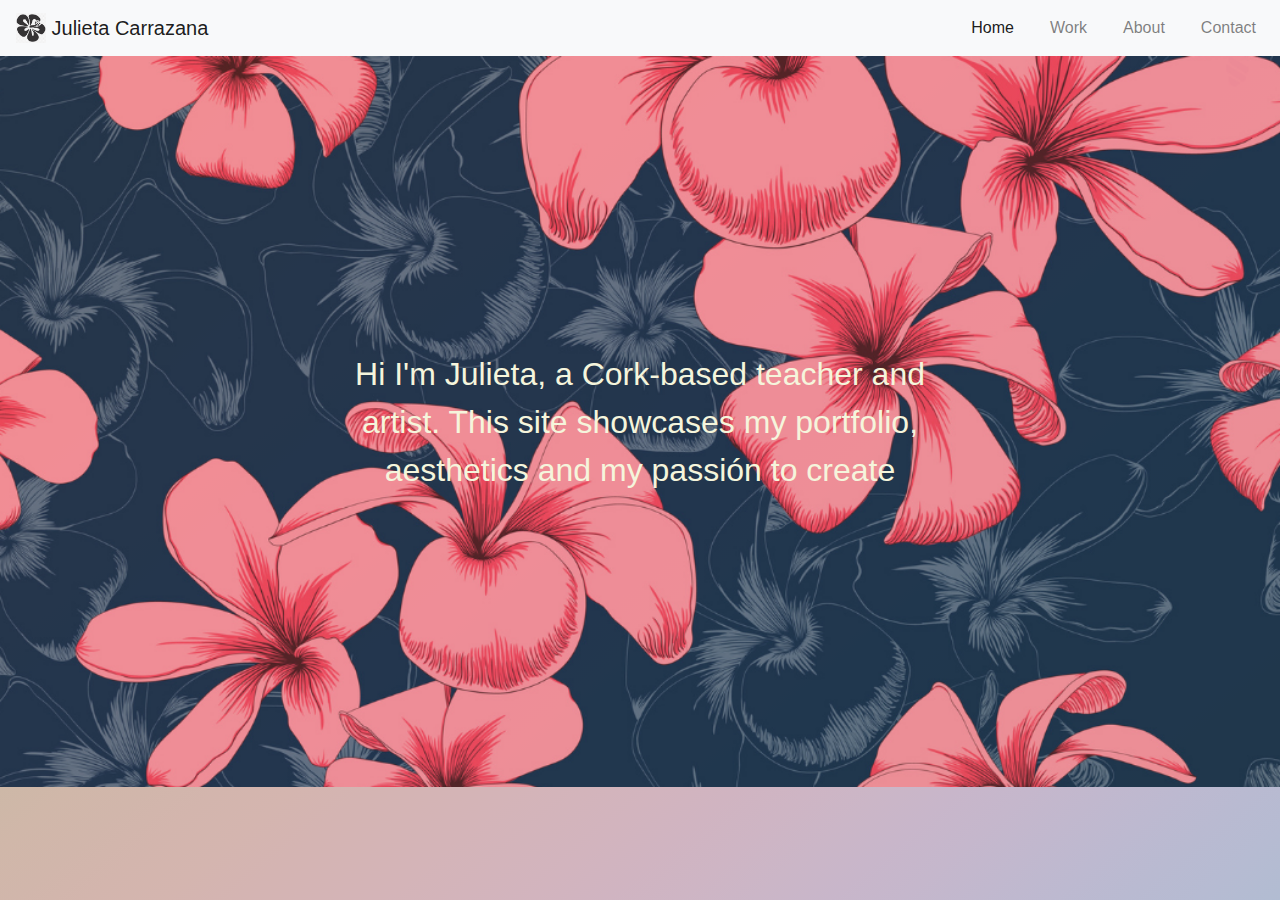
==== index.html @ 929f16a8 "Init" ====
<!DOCTYPE html>
<html lang="en">
<head>
  <meta charset="UTF-8">
  <meta http-equiv="X-UA-Compatible" content="IE=edge">
  <meta name="viewport" content="width=device-width, initial-scale=1.0">
  <title>Julieta Carrazana</title>
  <link rel="stylesheet" href="https://cdn.jsdelivr.net/npm/bootstrap@4.0.0/dist/css/bootstrap.min.css" integrity="sha384-Gn5384xqQ1aoWXA+058RXPxPg6fy4IWvTNh0E263XmFcJlSAwiGgFAW/dAiS6JXm" crossorigin="anonymous">
  <link rel="stylesheet" href="./main.css">
</head>
<body>
  <script src="https://code.jquery.com/jquery-3.2.1.slim.min.js" integrity="sha384-KJ3o2DKtIkvYIK3UENzmM7KCkRr/rE9/Qpg6aAZGJwFDMVNA/GpGFF93hXpG5KkN" crossorigin="anonymous"></script>
  <script src="https://cdn.jsdelivr.net/npm/popper.js@1.12.9/dist/umd/popper.min.js" integrity="sha384-ApNbgh9B+Y1QKtv3Rn7W3mgPxhU9K/ScQsAP7hUibX39j7fakFPskvXusvfa0b4Q" crossorigin="anonymous"></script>
  <script src="https://cdn.jsdelivr.net/npm/bootstrap@4.0.0/dist/js/bootstrap.min.js" integrity="sha384-JZR6Spejh4U02d8jOt6vLEHfe/JQGiRRSQQxSfFWpi1MquVdAyjUar5+76PVCmYl" crossorigin="anonymous"></script>

<!--<nav class="navbar navbar-expand-lg navbar-dark bg-dark "> 
  <button class="navbar-toggler" type="button" data-toggle="collapse" data-target="#navbarTogglerDemo03" aria-controls="navbarTogglerDemo03" aria-expanded="false" aria-label="Toggle navigation">
    <span class="navbar-toggler-icon"></span>
  </button>
  <a class="navbar-brand" href="#">Julieta Carrazana</a>  -->

  <header>

  <nav class="navbar navbar-expand-lg navbar-light bg-light ">
    <button class="navbar-toggler" type="button" data-toggle="collapse" data-target="#navbarTogglerDemo03" aria-controls="navbarTogglerDemo03" aria-expanded="false" aria-label="Toggle navigation">
    <span class="navbar-toggler-icon"></span>
    </button>
    <a class="navbar-brand" href="#">
    <img src="./img/Flor logo.png" width="30" height="30" class="d-inline-block align-top" alt="">
    Julieta Carrazana
    </a>

  <div class="collapse navbar-collapse justify-content-end" id="navbarTogglerDemo03">
    <ul class="navbar-nav  mt-2 mt-lg-0">
      <li class="nav-item active">
        <a class="nav-link" href="#">Home <span class="sr-only">(current)</span></a>
      </li>
      <li class="nav-item">
        <a class="nav-link" href="#">Work</a>
      </li>
      <li class="nav-item">
        <a class="nav-link" href="#">About</a>
      </li>
      <li class="nav-item">
        <a href="./pages/contact.html"   class="nav-link" href="#">Contact</a>
      </li>
    </ul>
  </div>
</nav>

<div class="img-container">
  <img id="background" src="./img/background.png">
  <div class="text"><span>Hi I'm Julieta, a Cork-based teacher and artist. This site showcases my portfolio, aesthetics and my passión to create  </span>
  </div>
</div>

</header>

<main></main>
<footer></footer>

</body>



</html>
---- main.css ----
/*.navbar{
  display: flex;
  justify-content: flex-end;
}

.navbar ul {
  list-style-type: none;
  margin: 0;
  padding: 0;
}

.navbar li {
  display: inline-block;
  margin-left: 10px;
}

.navbar li:first-child {
  margin-left: 0;
}
*/

.nav-item{
  padding-left: 20px;
}


.img-container{
  position: relative;
    text-align: center;
  /*width: 100%;
  height: 1200px;;*/
}
#background{
width: 100%;
height: 40%;
opacity: .9;
}

.text{
position: absolute;
top: 50%;
left: 50%;
transform: translate(-50%, -50%);
}

span{
  font-family:sans-serif;
  font-size: xx-large;
  color: beige;
}

body {
  /*background:linear-gradient/*(125deg, #9fc2c8 0, #a0c1ca 4.17%, #a1c1cc 8.33%, #a3c0ce 12.5%, #a5c0d0 16.67%, #a8bfd1 20.83%, #abbed2 25%, #afbdd2 29.17%, #b2bcd2 33.33%, #b6bbd2 37.5%, #babad1 41.67%, #bdb9d0 45.83%, #c1b8ce 50%, #c4b7cc 54.17%, #c8b6ca 58.33%, #cbb6c7 62.5%, #cdb5c5 66.67%, #cfb5c2 70.83%, #d1b4bf 75%, #d3b4bc 79.17%, #d4b4b9 83.33%, #d4b4b6 87.5%, #d4b4b3 91.67%, #d4b5b0 95.83%, #d3b5ae 100%);background-image: linear-gradient(125deg, #162940 0, #3d4f65 25%, #888bb1 50%, #606272 75%,#f1868f 25%, #d34965 30%, #763d49 100%);*/
  background-image: linear-gradient(320deg, #a1c3be 0, #a0c2c1 3.33%, #9fc2c4 6.67%, #9fc2c7 10%, #a0c2c9 13.33%, #a1c1cc 16.67%, #a3c0ce 20%, #a5c0cf 23.33%, #a7bfd1 26.67%, #abbed2 30%, #aebdd2 33.33%, #b2bcd2 36.67%, #b6bbd2 40%, #b9bad1 43.33%, #bdb9d0 46.67%, #c1b8ce 50%, #c5b7cc 53.33%, #c8b6ca 56.67%, #cbb6c7 60%, #ceb5c4 63.33%, #d0b4c1 66.67%, #d2b4be 70%, #d3b4bb 73.33%, #d4b4b8 76.67%, #d4b4b5 80%, #d4b4b2 83.33%, #d4b5af 86.67%, #d3b5ad 90%, #d1b6ab 93.33%, #d0b7a9 96.67%, #cdb8a7 100%);}


.form-group{
  width: 500px;
}
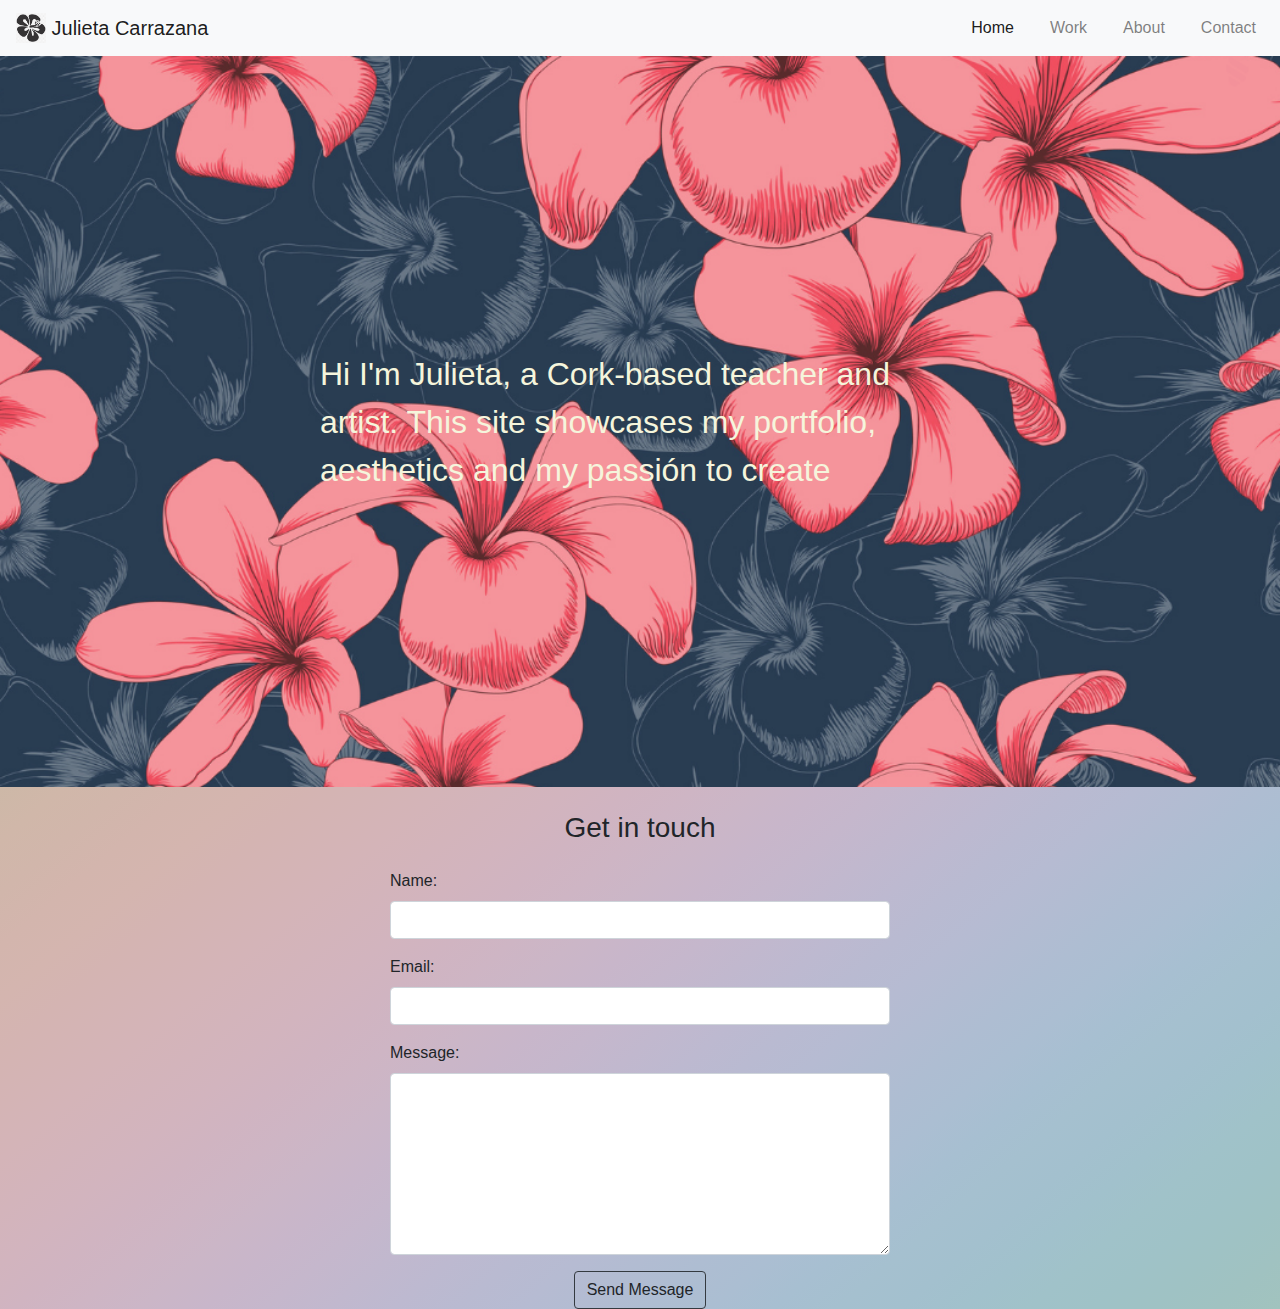
==== commit 88a3c712: "modification indexHTML, only one page" ====
--- a/index.html
+++ b/index.html
@@ -13,16 +13,16 @@
   <script src="https://cdn.jsdelivr.net/npm/popper.js@1.12.9/dist/umd/popper.min.js" integrity="sha384-ApNbgh9B+Y1QKtv3Rn7W3mgPxhU9K/ScQsAP7hUibX39j7fakFPskvXusvfa0b4Q" crossorigin="anonymous"></script>
   <script src="https://cdn.jsdelivr.net/npm/bootstrap@4.0.0/dist/js/bootstrap.min.js" integrity="sha384-JZR6Spejh4U02d8jOt6vLEHfe/JQGiRRSQQxSfFWpi1MquVdAyjUar5+76PVCmYl" crossorigin="anonymous"></script>
 
-<!--<nav class="navbar navbar-expand-lg navbar-dark bg-dark "> 
+<!--<nav class="navbar navbar-expand-lg navbar-dark bg-dark ">
   <button class="navbar-toggler" type="button" data-toggle="collapse" data-target="#navbarTogglerDemo03" aria-controls="navbarTogglerDemo03" aria-expanded="false" aria-label="Toggle navigation">
     <span class="navbar-toggler-icon"></span>
   </button>
   <a class="navbar-brand" href="#">Julieta Carrazana</a>  -->
 
-  <header>
+
 
   <nav class="navbar navbar-expand-lg navbar-light bg-light ">
-    <button class="navbar-toggler" type="button" data-toggle="collapse" data-target="#navbarTogglerDemo03" aria-controls="navbarTogglerDemo03" aria-expanded="false" aria-label="Toggle navigation">
+      <button class="navbar-toggler" type="button" data-toggle="collapse" data-target="#navbarTogglerDemo03" aria-controls="navbarTogglerDemo03" aria-expanded="false" aria-label="Toggle navigation">
     <span class="navbar-toggler-icon"></span>
     </button>
     <a class="navbar-brand" href="#">
@@ -42,25 +42,64 @@
         <a class="nav-link" href="#">About</a>
       </li>
       <li class="nav-item">
-        <a href="./pages/contact.html"   class="nav-link" href="#">Contact</a>
+        <a href="#contact"   class="nav-link">Contact</a>
       </li>
     </ul>
   </div>
 </nav>
 
-<div class="img-container">
-  <img id="background" src="./img/background.png">
-  <div class="text"><span>Hi I'm Julieta, a Cork-based teacher and artist. This site showcases my portfolio, aesthetics and my passión to create  </span>
+<header>
+  <div class="img-container__text">
+    <img id="img-container__background" src="./img/background.png">
+    <div class="text"><span>Hi I'm Julieta, a Cork-based teacher and artist. This site showcases my portfolio, aesthetics and my passión to create  </span>
+    </div>
   </div>
-</div>
-
 </header>
 
-<main></main>
+<main>
+  <section class="section-contact">
+    <div class="row">
+
+      <div class="col-md-12 ">
+    <div class="container">
+      <h3 id="contact" class="h3-responsive font-family:sant-serif  text-center my-4">Get in touch</h3>
+
+
+      <div class="row justify-content-center">
+
+
+      <form  id="contact-form" action="#" method="POST">
+        <div class="form-group ">
+          <label for="name">Name:</label>
+          <input type="text" class="form-control input-lg" id="name" name="name" required>
+        </div>
+        <div class="form-group">
+          <label for="email">Email:</label>
+          <input type="email" class="form-control" id="email" name="email" required>
+        </div>
+        <div class="form-group">
+          <label for="message">Message:</label>
+          <textarea class="form-control" id="message" name="message" rows="7" required></textarea>
+        </div>
+      <!--  <button  type="submit" class="btn btn-primary">Submit</button>-->
+      </form>
+    </div>
+
+      <div class="text-center">
+        <a class= "btn bg-transparent btn-outline-dark" onclick="document.getElementById('contact-form').submit();">Send Message</a>
+    </div>
+    <div class="status"></div>
+
+
+    </div>
+    </div>
+    </div>
+    </section>
+</main>
 <footer></footer>
 
 </body>
 
 
 
-</html>+</html>
--- a/main.css
+++ b/main.css
@@ -24,16 +24,20 @@
 }
 
 
-.img-container{
+.img-container__text{
+  /*position: relative;
+    text-align: center;
+  width: 100%;
+  height: 1200px;;*/
+  width: 100%; /* Ancho del div */
+  height: 100%; /* Altura del div */
   position: relative;
-    text-align: center;
-  /*width: 100%;
-  height: 1200px;;*/
 }
-#background{
+#img-container__background{
 width: 100%;
-height: 40%;
+height: 100%;
 opacity: .9;
+object-fit: cover;
 }
 
 .text{
@@ -49,11 +53,11 @@
   color: beige;
 }
 
-body {
+.section-contact{
   /*background:linear-gradient/*(125deg, #9fc2c8 0, #a0c1ca 4.17%, #a1c1cc 8.33%, #a3c0ce 12.5%, #a5c0d0 16.67%, #a8bfd1 20.83%, #abbed2 25%, #afbdd2 29.17%, #b2bcd2 33.33%, #b6bbd2 37.5%, #babad1 41.67%, #bdb9d0 45.83%, #c1b8ce 50%, #c4b7cc 54.17%, #c8b6ca 58.33%, #cbb6c7 62.5%, #cdb5c5 66.67%, #cfb5c2 70.83%, #d1b4bf 75%, #d3b4bc 79.17%, #d4b4b9 83.33%, #d4b4b6 87.5%, #d4b4b3 91.67%, #d4b5b0 95.83%, #d3b5ae 100%);background-image: linear-gradient(125deg, #162940 0, #3d4f65 25%, #888bb1 50%, #606272 75%,#f1868f 25%, #d34965 30%, #763d49 100%);*/
   background-image: linear-gradient(320deg, #a1c3be 0, #a0c2c1 3.33%, #9fc2c4 6.67%, #9fc2c7 10%, #a0c2c9 13.33%, #a1c1cc 16.67%, #a3c0ce 20%, #a5c0cf 23.33%, #a7bfd1 26.67%, #abbed2 30%, #aebdd2 33.33%, #b2bcd2 36.67%, #b6bbd2 40%, #b9bad1 43.33%, #bdb9d0 46.67%, #c1b8ce 50%, #c5b7cc 53.33%, #c8b6ca 56.67%, #cbb6c7 60%, #ceb5c4 63.33%, #d0b4c1 66.67%, #d2b4be 70%, #d3b4bb 73.33%, #d4b4b8 76.67%, #d4b4b5 80%, #d4b4b2 83.33%, #d4b5af 86.67%, #d3b5ad 90%, #d1b6ab 93.33%, #d0b7a9 96.67%, #cdb8a7 100%);}
 
 
 .form-group{
   width: 500px;
-}+}
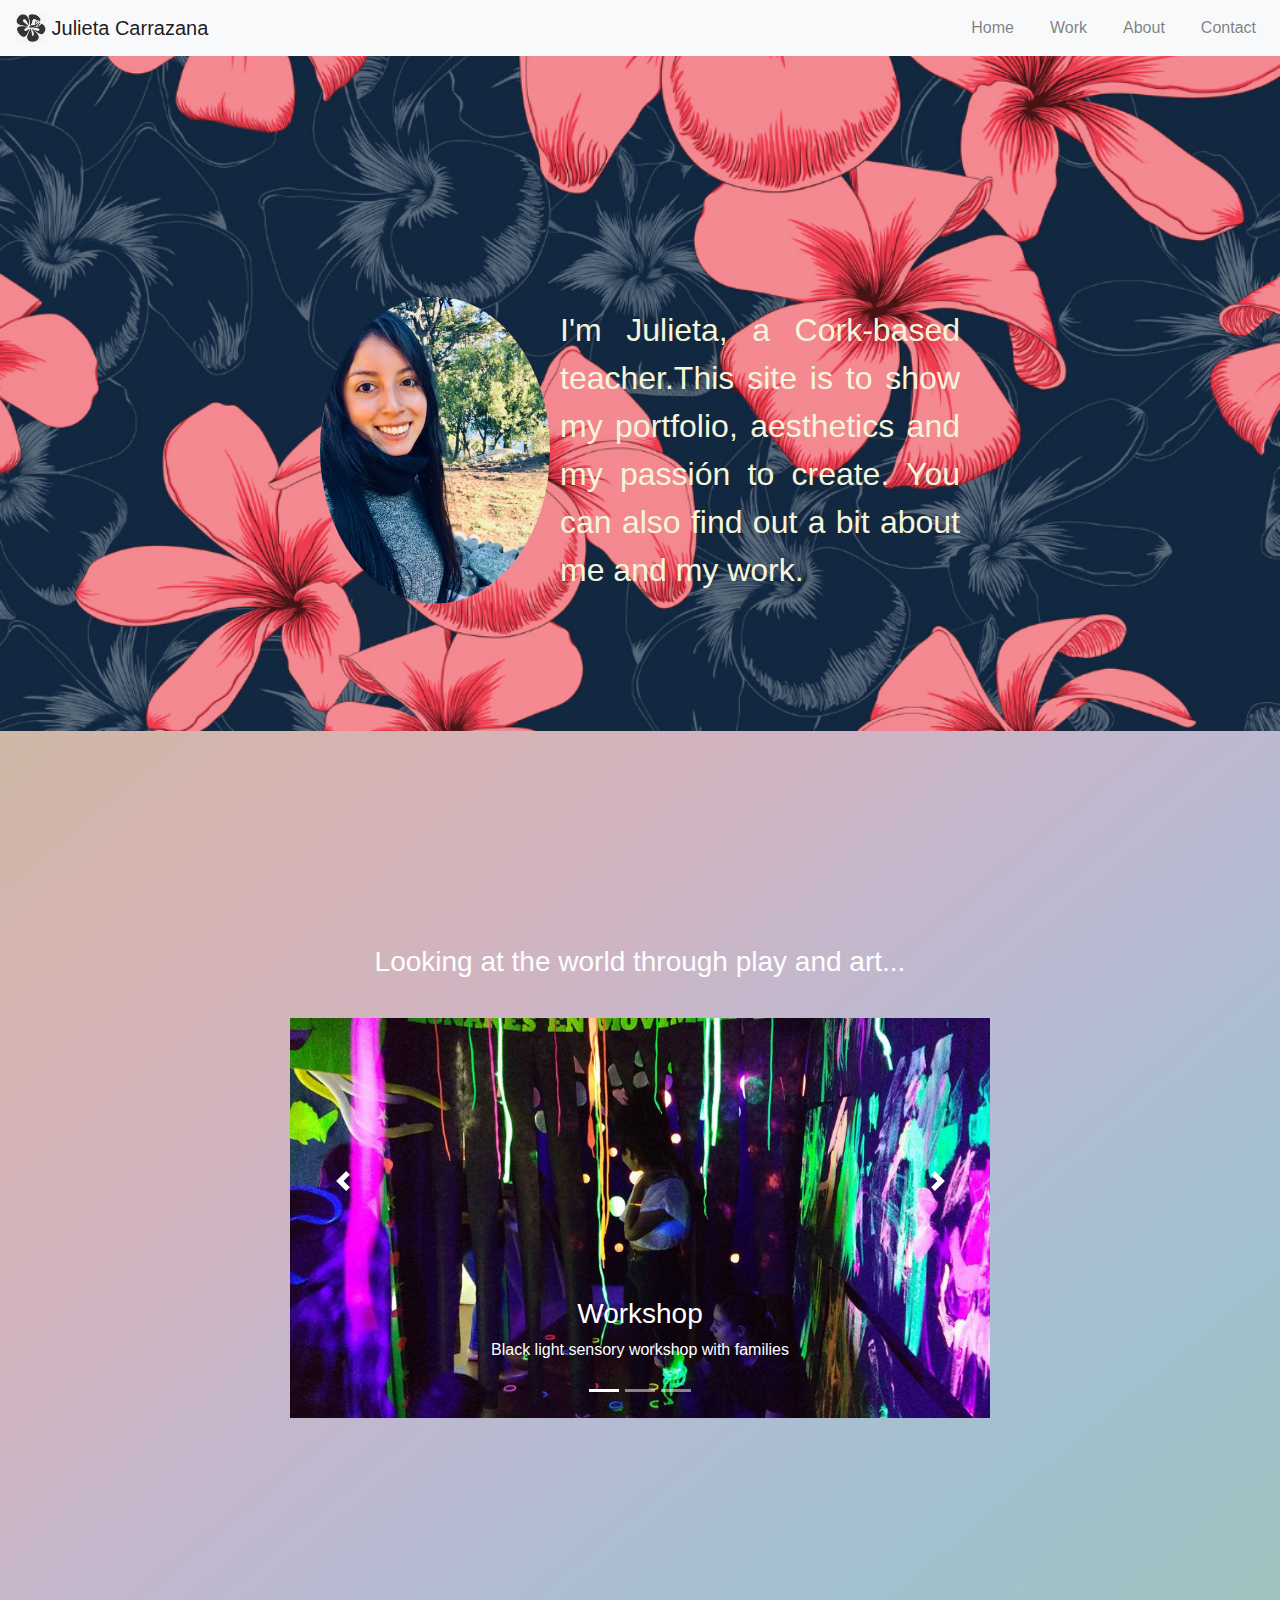
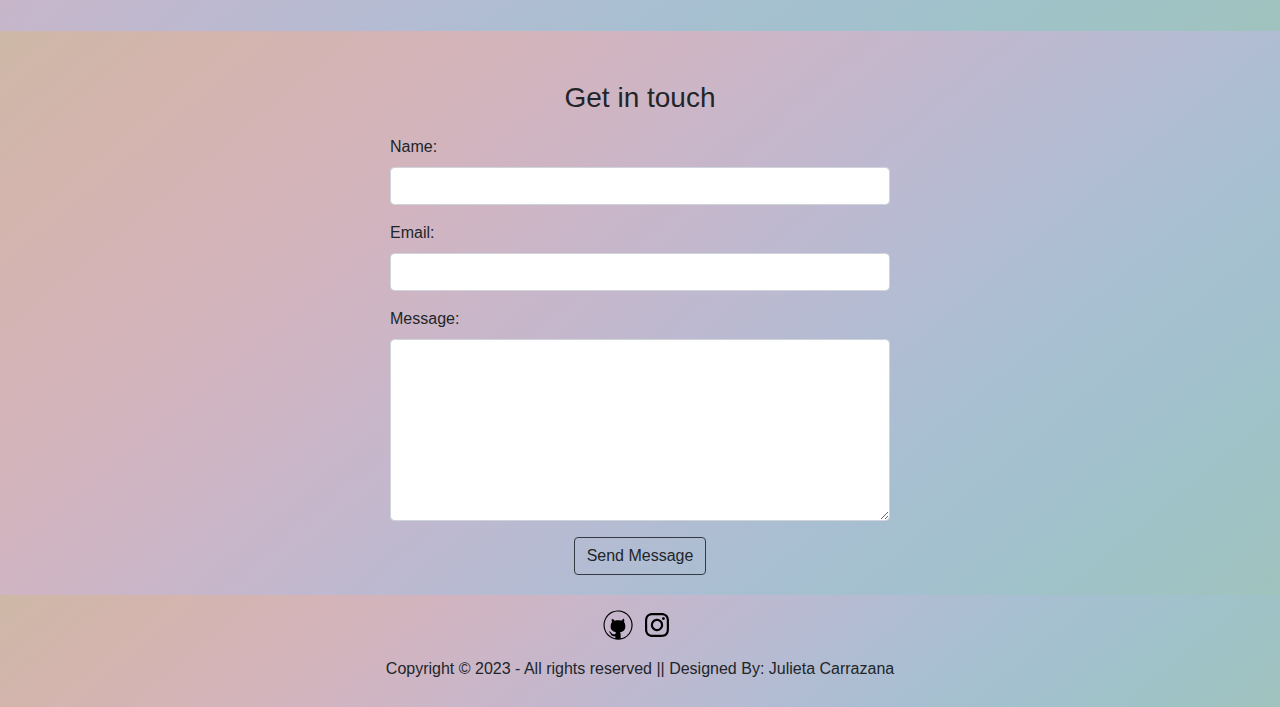
==== commit 5aaf8d7f: "refactor" ====
--- a/index.html
+++ b/index.html
@@ -1,105 +1,176 @@
 <!DOCTYPE html>
 <html lang="en">
+
 <head>
   <meta charset="UTF-8">
   <meta http-equiv="X-UA-Compatible" content="IE=edge">
   <meta name="viewport" content="width=device-width, initial-scale=1.0">
   <title>Julieta Carrazana</title>
-  <link rel="stylesheet" href="https://cdn.jsdelivr.net/npm/bootstrap@4.0.0/dist/css/bootstrap.min.css" integrity="sha384-Gn5384xqQ1aoWXA+058RXPxPg6fy4IWvTNh0E263XmFcJlSAwiGgFAW/dAiS6JXm" crossorigin="anonymous">
+  <link rel="stylesheet" href="https://cdn.jsdelivr.net/npm/bootstrap@4.0.0/dist/css/bootstrap.min.css"
+    integrity="sha384-Gn5384xqQ1aoWXA+058RXPxPg6fy4IWvTNh0E263XmFcJlSAwiGgFAW/dAiS6JXm" crossorigin="anonymous">
+  <!--<script src="https://code.jquery.com/jquery-3.6.0.min.js"></script>
+  <script src="https://cdnjs.cloudflare.com/ajax/libs/popper.js/1.16.0/umd/popper.min.js" integrity="sha384-MCw98\/1rD7sjtuJvWol8XDH4/EHoNo5BLKkq5/c9RBk8fbCr+o5qXu5tFqJW3JX" crossorigin="anonymous"></script> -->
+  <script src="https://code.jquery.com/jquery-3.6.0.min.js"></script>
+  <script src="https://cdnjs.cloudflare.com/ajax/libs/popper.js/1.16.0/umd/popper.min.js"></script>
+  <script src="https://stackpath.bootstrapcdn.com/bootstrap/4.3.1/js/bootstrap.min.js"></script>
+
   <link rel="stylesheet" href="./main.css">
+  <script src="./script.js"></script>
+
 </head>
+
 <body>
-  <script src="https://code.jquery.com/jquery-3.2.1.slim.min.js" integrity="sha384-KJ3o2DKtIkvYIK3UENzmM7KCkRr/rE9/Qpg6aAZGJwFDMVNA/GpGFF93hXpG5KkN" crossorigin="anonymous"></script>
-  <script src="https://cdn.jsdelivr.net/npm/popper.js@1.12.9/dist/umd/popper.min.js" integrity="sha384-ApNbgh9B+Y1QKtv3Rn7W3mgPxhU9K/ScQsAP7hUibX39j7fakFPskvXusvfa0b4Q" crossorigin="anonymous"></script>
-  <script src="https://cdn.jsdelivr.net/npm/bootstrap@4.0.0/dist/js/bootstrap.min.js" integrity="sha384-JZR6Spejh4U02d8jOt6vLEHfe/JQGiRRSQQxSfFWpi1MquVdAyjUar5+76PVCmYl" crossorigin="anonymous"></script>
+  <!--<script src="https://cdnjs.cloudflare.com/ajax/libs/popper.js/1.16.0/umd/popper.min.js" integrity="sha384-MCw98\/1rD7sjtuJvWol8XDH4/EHoNo5BLKkq5/c9RBk8fbCr+o5qXu5tFqJW3JX" crossorigin="anonymous"></script>
+  <script src="https://cdn.jsdelivr.net/npm/bootstrap@4.4.1/dist/js/bootstrap.min.js" integrity="sha384-wfSDF2E50Y2D1uUdj0O3uMBJnjuUD4Ih7YwaYd1iqfktj0Uod8GCExl3Og8ifwB6" crossorigin="anonymous"></script>
+  <script src="https://stackpath.bootstrapcdn.com/bootstrap/4.3.1/js/bootstrap.min.js"></script> -->
 
-<!--<nav class="navbar navbar-expand-lg navbar-dark bg-dark ">
-  <button class="navbar-toggler" type="button" data-toggle="collapse" data-target="#navbarTogglerDemo03" aria-controls="navbarTogglerDemo03" aria-expanded="false" aria-label="Toggle navigation">
-    <span class="navbar-toggler-icon"></span>
-  </button>
-  <a class="navbar-brand" href="#">Julieta Carrazana</a>  -->
+  <nav class="navbar navbar-expand-lg navbar-light bg-light fixed-top">
+    <button class="navbar-toggler" type="button" data-toggle="collapse" data-target="#navbarTogglerDemo03"
+      aria-controls="navbarTogglerDemo03" aria-expanded="false" aria-label="Toggle navigation">
+      <span class="navbar-toggler-icon"></span>
+    </button>
+    <a class="navbar-brand" href="#">
+      <img src="./img/Flor logo.png" width="30" height="30" class="d-inline-block align-top" alt="">
+      Julieta Carrazana
+    </a>
+
+    <div class="collapse navbar-collapse justify-content-end" id="navbarTogglerDemo03" id="navbarSupportedContent">
+      <ul class="navbar-nav  mt-2 mt-lg-0">
+        <li class="nav-item">
+          <a class="nav-link" href="#home" onclick="cerrarNavbar()">Home</a>
+        </li>
+        <li class="nav-item">
+          <a class="nav-link" href="#work" onclick="cerrarNavbar()">Work</a>
+        </li>
+        <li class="nav-item">
+          <a class="nav-link" href="#about" onclick="cerrarNavbar()">About</a>
+        </li>
+        <li class="nav-item">
+          <a class="nav-link" href="#contact"  onclick="cerrarNavbar()">Contact</a>
+        </li>
+      </ul>
+    </div>
+  </nav>
 
 
 
-  <nav class="navbar navbar-expand-lg navbar-light bg-light ">
-      <button class="navbar-toggler" type="button" data-toggle="collapse" data-target="#navbarTogglerDemo03" aria-controls="navbarTogglerDemo03" aria-expanded="false" aria-label="Toggle navigation">
-    <span class="navbar-toggler-icon"></span>
-    </button>
-    <a class="navbar-brand" href="#">
-    <img src="./img/Flor logo.png" width="30" height="30" class="d-inline-block align-top" alt="">
-    Julieta Carrazana
-    </a>
+  <header id="home">
+    <div>
+      <img class="header__img" src="./img/background.png">
+    </div>
+    <div class="header__text-container">
+      <div class="header__content">
+        <img src= "./img/bis.jpg" alt="Tu Foto" class="profile__image">
+        <span class="header__text"> I'm Julieta, a Cork-based teacher.This site is to show my portfolio, aesthetics and my passión to create.  You can also find out a bit about me and my work.
+        </span>
+      </div>
+    </div>
+  </header>
 
-  <div class="collapse navbar-collapse justify-content-end" id="navbarTogglerDemo03">
-    <ul class="navbar-nav  mt-2 mt-lg-0">
-      <li class="nav-item active">
-        <a class="nav-link" href="#">Home <span class="sr-only">(current)</span></a>
-      </li>
-      <li class="nav-item">
-        <a class="nav-link" href="#">Work</a>
-      </li>
-      <li class="nav-item">
-        <a class="nav-link" href="#">About</a>
-      </li>
-      <li class="nav-item">
-        <a href="#contact"   class="nav-link">Contact</a>
-      </li>
-    </ul>
-  </div>
-</nav>
+  <main>
+    <section class="section-work" id="work">
+      <div class="carousel-container">
+        <div id="myCarousel" class="carousel slide" data-ride="carousel">
+          <h3 class="work-section-title">Looking at the world through play and art... </h3>
+          <!-- Indicadores -->
+          <ol class="carousel-indicators">
+            <li data-target="#myCarousel" data-slide-to="0" class="active"></li>
+            <li data-target="#myCarousel" data-slide-to="1"></li>
+            <li data-target="#myCarousel" data-slide-to="2"></li>
+          </ol>
 
-<header>
-  <div class="img-container__text">
-    <img id="img-container__background" src="./img/background.png">
-    <div class="text"><span>Hi I'm Julieta, a Cork-based teacher and artist. This site showcases my portfolio, aesthetics and my passión to create  </span>
+          <!-- Slides -->
+
+          <div class="carousel-inner">
+            <div class="carousel-item active ">
+                <img src="./img/Black light sensory workshop.jpg"  alt="Slide 1" class="d-block mx-auto">
+              <div class="carousel-caption">
+                <h3>Workshop</h3>
+                <p>Black light sensory workshop with families</p>
+              </div>
+            </div>
+            <div class="carousel-item">
+                <img src="./img/tango project for the early years.jpg"  alt="Slide 2"class="d-block mx-auto" >
+              <div class="carousel-caption">
+                <h3>Project 5yo kids</h3>
+                <p>Tango project for the early years</p>
+              </div>
+            </div>
+            <div class="carousel-item">
+                <img src="./img/mural.jpg" alt="Slide 3" class="d-block mx-auto">
+              <div class="carousel-caption">
+                <h3>Mural</h3>
+                <p>Made by children from the 4 and 5 year old rooms. The identity of our kindergarten. </p>
+              </div>
+            </div>
+          </div>
+
+          <!-- Controles -->
+          <a class="carousel-control-prev" href="#myCarousel" role="button" data-slide="prev">
+            <span class="carousel-control-prev-icon" aria-hidden="true"></span>
+            <span class="sr-only">Previous</span>
+          </a>
+          <a class="carousel-control-next" href="#myCarousel" role="button" data-slide="next">
+            <span class="carousel-control-next-icon" aria-hidden="true"></span>
+            <span class="sr-only">Next</span>
+          </a>
+        </div>
+      </div>
+    </section>
+
+    <section class="section-contact" id="contact">
+      <div class="container">
+        <div class="row">
+
+          <div class="col-md-12 ">
+            <div class="container">
+              <h3  class="h3-responsive font-family:sant-serif  text-center my-6">Get in touch</h3>
+
+              <div class="row justify-content-center">
+
+                <form id="contact-form" action="#" method="POST">
+                  <div class="form-group ">
+                    <label for="name">Name:</label>
+                    <input type="text" class="form-control input-lg" id="name" name="name" required>
+                  </div>
+                  <div class="form-group">
+                    <label for="email">Email:</label>
+                    <input type="email" class="form-control" id="email" name="email" required>
+                  </div>
+                  <div class="form-group">
+                    <label for="message">Message:</label>
+                    <textarea class="form-control" id="message" name="message" rows="7" required></textarea>
+                  </div>
+                </form>
+              </div>
+
+              <div class="text-center">
+                <a class="btn bg-transparent btn-outline-dark"
+                  onclick="document.getElementById('contact-form').submit();">Send Message</a>
+              </div>
+              <div class="status"></div>
+            </div>
+          </div>
+        </div>
+      </div>
+    </section>
+  </main>
+
+  <footer>
+    <div class="footer__container">
+      <div class="footer__icons">
+      <a href="https://github.com/jcarrazana" target="_blank" rel="noopener noreferrer">
+        <img src="./img/github-icon.svg" width="30" height="30" alt="GitHub Logo" class="footer__logo">
+      </a>
+      <a href="https://www.instagram.com/juucarrazana" target="_blank" rel="noopener noreferrer">
+        <img src="./img/instagram-icon.svg" width="40" height="40" alt="Instagram Logo" class="footer__logo">
+      </a>
     </div>
-  </div>
-</header>
-
-<main>
-  <section class="section-contact">
-    <div class="row">
-
-      <div class="col-md-12 ">
-    <div class="container">
-      <h3 id="contact" class="h3-responsive font-family:sant-serif  text-center my-4">Get in touch</h3>
-
-
-      <div class="row justify-content-center">
-
-
-      <form  id="contact-form" action="#" method="POST">
-        <div class="form-group ">
-          <label for="name">Name:</label>
-          <input type="text" class="form-control input-lg" id="name" name="name" required>
-        </div>
-        <div class="form-group">
-          <label for="email">Email:</label>
-          <input type="email" class="form-control" id="email" name="email" required>
-        </div>
-        <div class="form-group">
-          <label for="message">Message:</label>
-          <textarea class="form-control" id="message" name="message" rows="7" required></textarea>
-        </div>
-      <!--  <button  type="submit" class="btn btn-primary">Submit</button>-->
-      </form>
+      <div class="footer__text">
+        <p>Copyright © 2023 - All rights reserved || Designed By: Julieta Carrazana</p>
+      </div>
     </div>
-
-      <div class="text-center">
-        <a class= "btn bg-transparent btn-outline-dark" onclick="document.getElementById('contact-form').submit();">Send Message</a>
-    </div>
-    <div class="status"></div>
-
-
-    </div>
-    </div>
-    </div>
-    </section>
-</main>
-<footer></footer>
+  </footer>
 
 </body>
-
-
-
 </html>
--- a/main.css
+++ b/main.css
@@ -1,59 +1,45 @@
-/*.navbar{
-  display: flex;
-  justify-content: flex-end;
-}
 
-.navbar ul {
-  list-style-type: none;
-  margin: 0;
-  padding: 0;
-}
-
-.navbar li {
-  display: inline-block;
-  margin-left: 10px;
-}
-
-.navbar li:first-child {
-  margin-left: 0;
-}
-*/
 
 .nav-item{
   padding-left: 20px;
 }
 
 
-.img-container__text{
-  /*position: relative;
+/* .img-container__text{
+  position: relative;
     text-align: center;
   width: 100%;
-  height: 1200px;;*/
-  width: 100%; /* Ancho del div */
-  height: 100%; /* Altura del div */
+  height: 1200px;
+  width: 100%;
+  height: 100%;
   position: relative;
+} */
+
+header{
+  width: 100%;
+  height: 100%;
 }
-#img-container__background{
+.header__img{
 width: 100%;
-height: 100%;
-opacity: .9;
-object-fit: cover;
+height:100%;
+object-fit: cover;;
 }
 
-.text{
+.header__text-container{
 position: absolute;
 top: 50%;
 left: 50%;
 transform: translate(-50%, -50%);
 }
 
-span{
+.header__text{
   font-family:sans-serif;
   font-size: xx-large;
   color: beige;
+  text-align: justify;
 }
 
-.section-contact{
+.section-contact, .section-work{
   /*background:linear-gradient/*(125deg, #9fc2c8 0, #a0c1ca 4.17%, #a1c1cc 8.33%, #a3c0ce 12.5%, #a5c0d0 16.67%, #a8bfd1 20.83%, #abbed2 25%, #afbdd2 29.17%, #b2bcd2 33.33%, #b6bbd2 37.5%, #babad1 41.67%, #bdb9d0 45.83%, #c1b8ce 50%, #c4b7cc 54.17%, #c8b6ca 58.33%, #cbb6c7 62.5%, #cdb5c5 66.67%, #cfb5c2 70.83%, #d1b4bf 75%, #d3b4bc 79.17%, #d4b4b9 83.33%, #d4b4b6 87.5%, #d4b4b3 91.67%, #d4b5b0 95.83%, #d3b5ae 100%);background-image: linear-gradient(125deg, #162940 0, #3d4f65 25%, #888bb1 50%, #606272 75%,#f1868f 25%, #d34965 30%, #763d49 100%);*/
   background-image: linear-gradient(320deg, #a1c3be 0, #a0c2c1 3.33%, #9fc2c4 6.67%, #9fc2c7 10%, #a0c2c9 13.33%, #a1c1cc 16.67%, #a3c0ce 20%, #a5c0cf 23.33%, #a7bfd1 26.67%, #abbed2 30%, #aebdd2 33.33%, #b2bcd2 36.67%, #b6bbd2 40%, #b9bad1 43.33%, #bdb9d0 46.67%, #c1b8ce 50%, #c5b7cc 53.33%, #c8b6ca 56.67%, #cbb6c7 60%, #ceb5c4 63.33%, #d0b4c1 66.67%, #d2b4be 70%, #d3b4bb 73.33%, #d4b4b8 76.67%, #d4b4b5 80%, #d4b4b2 83.33%, #d4b5af 86.67%, #d3b5ad 90%, #d1b6ab 93.33%, #d0b7a9 96.67%, #cdb8a7 100%);}
 
@@ -61,3 +47,91 @@
 .form-group{
   width: 500px;
 }
+
+
+
+.carousel-container{
+  display: flex;
+  justify-content: center;
+  align-items: center;
+  height: 100vh;
+}
+
+.carousel-item{
+width: 700px;
+height:400px;
+}
+.d-block{
+  width: 700px;
+height:400px;
+}
+
+.carousel-control-prev, .carousel-control-next{
+  opacity: 10;
+  size: 30px;
+}
+
+/*h3, p{
+  font-family:sant-serif
+}*/
+
+.header__content {
+  display: flex;
+  align-items: center;
+}
+
+.profile__image {
+  width: 230px; /* Ajusta el tamaño de la imagen según tus necesidades */
+  margin-right: 10px; /* Ajusta el margen entre la imagen y el texto según tus necesidades */
+  border-radius: 50%;
+}
+
+.work-section-title{
+  font-family: sans-serif;
+  color: white;
+  text-align:center;
+  margin-top: 0;
+  margin-bottom: 40px;
+
+}
+
+.h3-responsive{
+  margin-top: 50px;
+  margin-bottom: 20px;
+}
+
+.btn-outline-dark{
+  margin-bottom: 20px;
+}
+
+/*.footer__container {
+  display: flex;
+  justify-content: center;
+  align-items: center;
+  padding: 10px;
+  background-image: linear-gradient(320deg, #a1c3be 0, #a0c2c1 3.33%, #9fc2c4 6.67%, #9fc2c7 10%, #a0c2c9 13.33%, #a1c1cc 16.67%, #a3c0ce 20%, #a5c0cf 23.33%, #a7bfd1 26.67%, #abbed2 30%, #aebdd2 33.33%, #b2bcd2 36.67%, #b6bbd2 40%, #b9bad1 43.33%, #bdb9d0 46.67%, #c1b8ce 50%, #c5b7cc 53.33%, #c8b6ca 56.67%, #cbb6c7 60%, #ceb5c4 63.33%, #d0b4c1 66.67%, #d2b4be 70%, #d3b4bb 73.33%, #d4b4b8 76.67%, #d4b4b5 80%, #d4b4b2 83.33%, #d4b5af 86.67%, #d3b5ad 90%, #d1b6ab 93.33%, #d0b7a9 96.67%, #cdb8a7 100%);}*/
+
+
+
+
+
+  .footer__container {
+    display: flex;
+    flex-direction: column;
+    align-items: center;
+    justify-content: center;
+    text-align: center;
+    padding: 10px;
+    background-image: linear-gradient(320deg, #a1c3be 0, #a0c2c1 3.33%, #9fc2c4 6.67%, #9fc2c7 10%, #a0c2c9 13.33%, #a1c1cc 16.67%, #a3c0ce 20%, #a5c0cf 23.33%, #a7bfd1 26.67%, #abbed2 30%, #aebdd2 33.33%, #b2bcd2 36.67%, #b6bbd2 40%, #b9bad1 43.33%, #bdb9d0 46.67%, #c1b8ce 50%, #c5b7cc 53.33%, #c8b6ca 56.67%, #cbb6c7 60%, #ceb5c4 63.33%, #d0b4c1 66.67%, #d2b4be 70%, #d3b4bb 73.33%, #d4b4b8 76.67%, #d4b4b5 80%, #d4b4b2 83.33%, #d4b5af 86.67%, #d3b5ad 90%, #d1b6ab 93.33%, #d0b7a9 96.67%, #cdb8a7 100%);
+  }
+
+  .footer__icons {
+    margin-bottom: 10px;
+  }
+
+  .footer__text {
+    margin-top: 2px;
+  }
+
+
+
